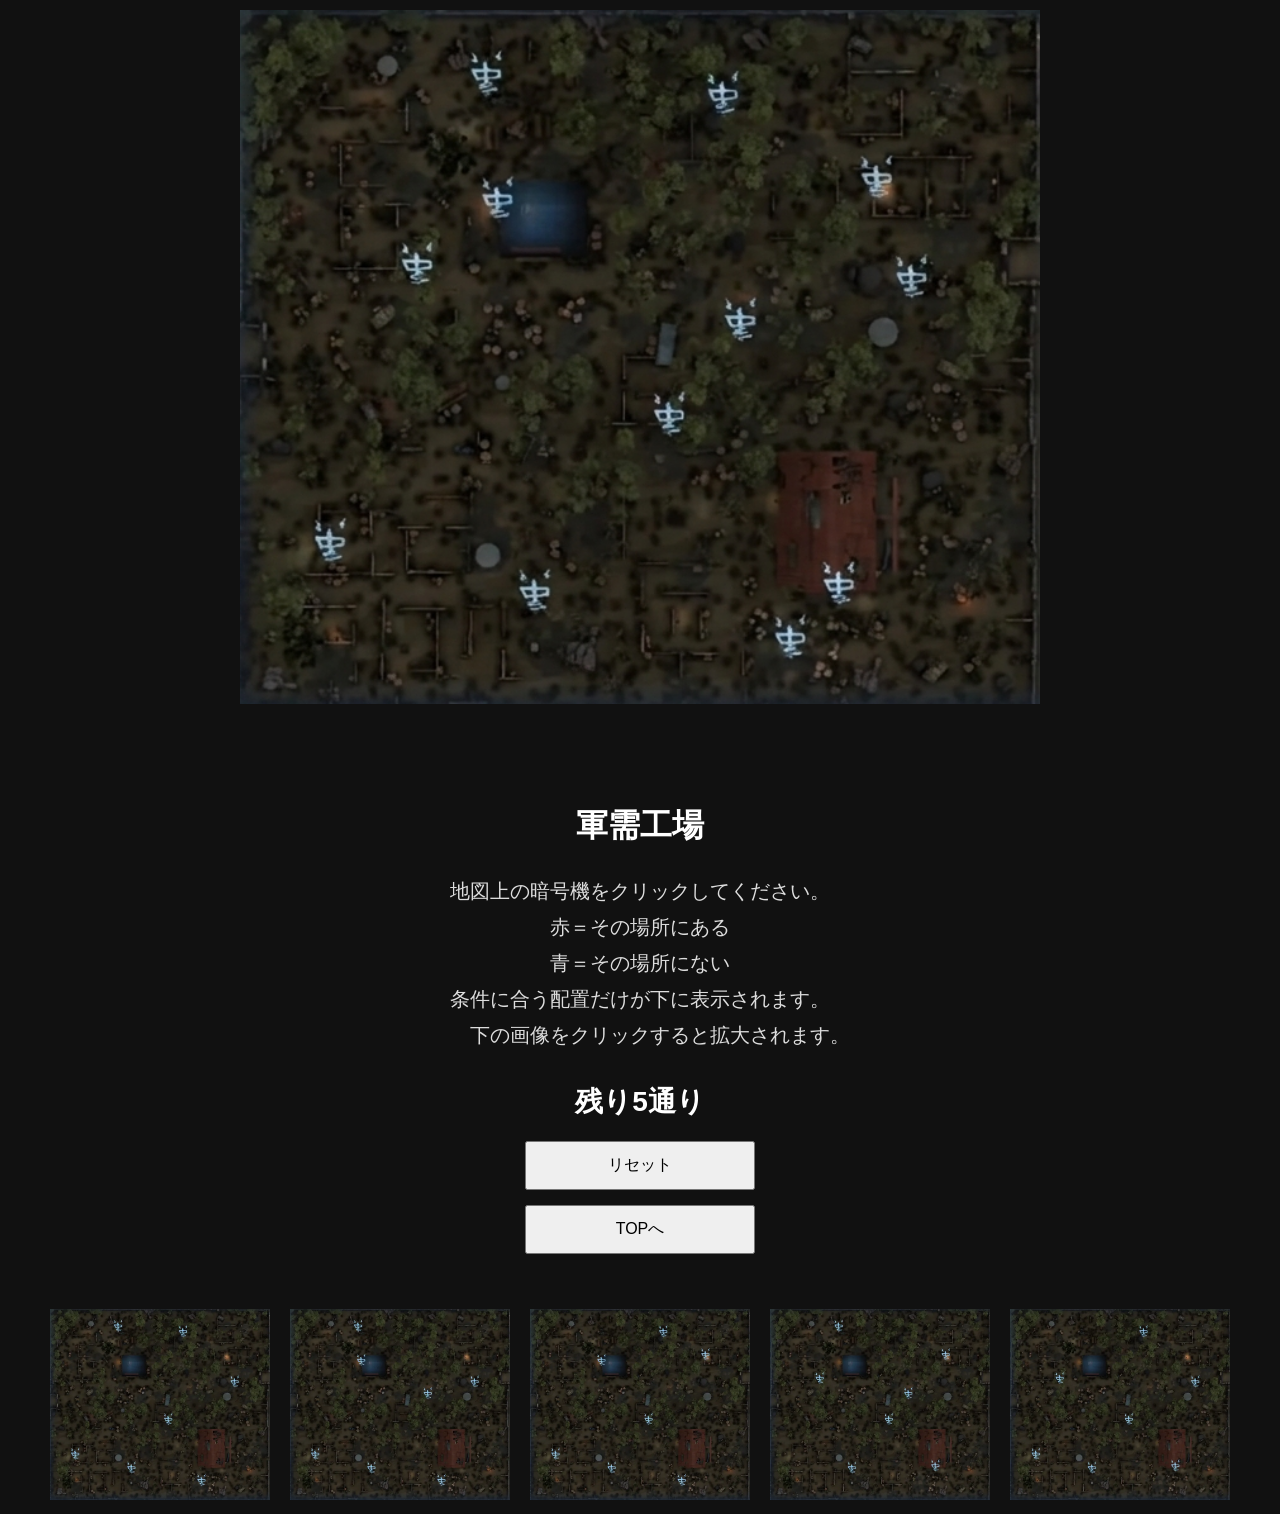
==== ArmsFactory/index.html @ 56f56816 "Update index.html" ====
<!DOCTYPE html>
<html lang="ja">
<head>
<meta charset="UTF-8">
<title>第五人格解読機配置</title>
<link rel="stylesheet" href="../style.css">
</head>

<body>

<div id="mainWrapper">

<div id="map">
    <img src="ArmsFactory.png">

    <div class="antenna" style="top:67.7249984741211px; left:244.79999542236328px" data-id="A"></div>
    <div class="antenna" style="top:194.7249984741211px; left:256.7999954223633px" data-id="B"></div>
    <div class="antenna" style="top:259.7249984741211px; left:176.79999542236328px" data-id="C"></div>
    <div class="antenna" style="top:88.7249984741211px; left:480.7999954223633px" data-id="D"></div>
    <div class="antenna" style="top:171.7249984741211px; left:635.7999954223633px" data-id="E"></div>
    <div class="antenna" style="top:271.7249984741211px; left:670.7999954223633px" data-id="F"></div>
    <div class="antenna" style="top:315.7249984741211px; left:499.7999954223633px" data-id="G"></div>
    <div class="antenna" style="top:409.7249984741211px; left:427.7999954223633px" data-id="H"></div>
    <div class="antenna" style="top:535.7250003814697px; left:88.79999542236328px" data-id="I"></div>
    <div class="antenna" style="top:584.7250003814697px; left:293.7999954223633px" data-id="J"></div>
    <div class="antenna" style="top:633.7250003814697px; left:549.7999954223633px" data-id="K"></div>
    <div class="antenna" style="top:579.7250003814697px; left:596.7999954223633px" data-id="L"></div>
</div>

<div id="sidePanel">

<h1>軍需工場</h1>

 <div id="description">
        地図上の暗号機をクリックしてください。<br>
        赤＝その場所にある<br>
        青＝その場所にない<br>
        条件に合う配置だけが下に表示されます。<br>
	　　下の画像をクリックすると拡大されます。
    </div>

        <h2 id="count">残り5通り</h2>
        <button id="resetBtn">リセット</button>
        <button onclick="location.href='../index.html'">TOPへ</button>
    </div>
</div>

<div id="result"></div>

<div id="choiceMenu">
<button id="chooseYes">あり</button>
<button id="chooseNo">なし</button>
</div>

<!-- 画像拡大用モーダル -->
<div id="modal">
    <span id="closeBtn">×</span>
    <img id="modalImg">
</div>

<script>

const patterns = [
 { name:"1.png", antennas:["A","D","F","H","I","J","K"] },
 { name:"2.png", antennas:["A","B","F","G","I","J","K"] },
 { name:"3.png", antennas:["B","D","E","H","I","J","K"] },
 { name:"4.png", antennas:["A","C","E","G","H","J","L"] },
 { name:"5.png", antennas:["C","D","F","H","I","J","L"] }
];

</script>

<script src="../script.js"></script>

</body>
</html>
---- style.css ----
/* ======================
   基本設定
====================== */

body{
    background:#111;
    color:white;
    font-family:sans-serif;
    margin:0;
}
/* ======================
   地図（完全中央）
====================== */

#map{
    position:relative;
    width:800px;
    flex-shrink:0;
}

#map img{
    width:100%;
    display:block;
}

/* ======================
   アンテナ
====================== */

.antenna{
    position:absolute;
    width:35px;
    height:35px;
    border-radius:50%;
    background:transparent;
    cursor:pointer;
    transition:0.2s;
    transform:translate(-50%, -50%);
}

.antenna.active{
    background:red;
}

.antenna.absent{
    background:rgba(0,150,255,0.9);
}

/* ======================
   結果エリア
====================== */

#result{
    text-align:center;
    margin-top:30px;
}

#result img{
    width:220px;
    margin:10px;
    cursor:pointer;
}

/* ======================
   ボタン
====================== */

button{
    padding:8px 20px;
    margin:15px;
    font-size:16px;
    cursor:pointer;
}

/* ======================
   右側パネル（固定）
====================== */

#sidePanel{
    width:420px;
    text-align:center;
    flex-shrink:0;
}

#description{
    font-size:20px;
    line-height:1.8;
    margin-bottom:30px;
    color:#ddd;
}

#count{
    font-size:28px;
    margin-bottom:20px;
}

/* ======================
   モーダル
====================== */

#modal{
    display:none;
    position:fixed;
    inset:0;
    background:rgba(0,0,0,0.85);
    justify-content:center;
    align-items:center;
    z-index:1000;
}

#modal img{
    max-width:90%;
    max-height:90%;
}

#closeBtn{
    position:absolute;
    top:20px;
    right:20px;
    width:80px;
    height:80px;
    display:flex;
    justify-content:center;
    align-items:center;
    font-size:40px;
    color:white;
    cursor:pointer;
    background:rgba(0,0,0,0.3);
    border-radius:50%;
}

#sidePanel h1{
    margin:0 0 25px 0;
    text-align:center;
}

#mainWrapper{
    display:flex;
    justify-content:center;
    align-items:flex-start;
    gap:60px;
    margin-top:10px;
    width:100%;
}

@media (max-width:1300px){
    #mainWrapper{
        flex-direction:column;
        align-items:center;
    }

    #sidePanel{
        margin-top:40px;
    }
}

.homeContainer{
    display:flex;
    justify-content:center;
    gap:60px;
    margin-top:60px;
    flex-wrap:wrap;
}

/* ======================
   トップページ 新デザイン
====================== */

.container{
    display:grid;
    grid-template-columns:repeat(5, 1fr);
    gap:40px;
    max-width:1400px;
    margin:20px auto;
}

.mapItem{
    text-decoration:none;
    color:white;
    text-align:center;
    transition:0.3s;
}

.mapItem img{
    width:100%;
    aspect-ratio:1 / 1;   /* 正方形 */
    object-fit:cover;     /* はみ出しカット */
    object-position:center; /* 常に中央 */
    border-radius:20px;
    display:block;
    box-shadow:0 10px 30px rgba(0,0,0,0.6);
    transition:0.3s;
}

.mapTitle{
    margin-top:15px;
    font-size:22px;
    font-weight:bold;
}

.mapItem:hover img{
    transform:scale(1.05);
}

.pageTitle{
    text-align:center;
    font-size:28px;
    margin:20px 0 30px 0;  /* 上下の余白を小さく */
    letter-spacing:2px;
}

.homePage{
    min-height:100vh;
    display:flex;
    flex-direction:column;
    justify-content:center;
}

.homeBtn{
    background:#444;
    color:white;
}

.homeBtn:hover{
    background:#666;
}

.homePage .container{
    margin:0 auto;
}

.homePage .pageTitle{
    margin:0 0 30px 0;
}

#sidePanel button{
    display:block;
    width:230px;
    padding:12px 0;   /* 左右paddingなしにすると綺麗 */
    margin:15px auto;
}

#choiceMenu{
position:absolute;
background:white;
border:2px solid black;
padding:5px;
display:none;
z-index:1000;
}

#choiceMenu button{
    display:inline-block;
    padding:5px 10px;
    margin:2px;
}
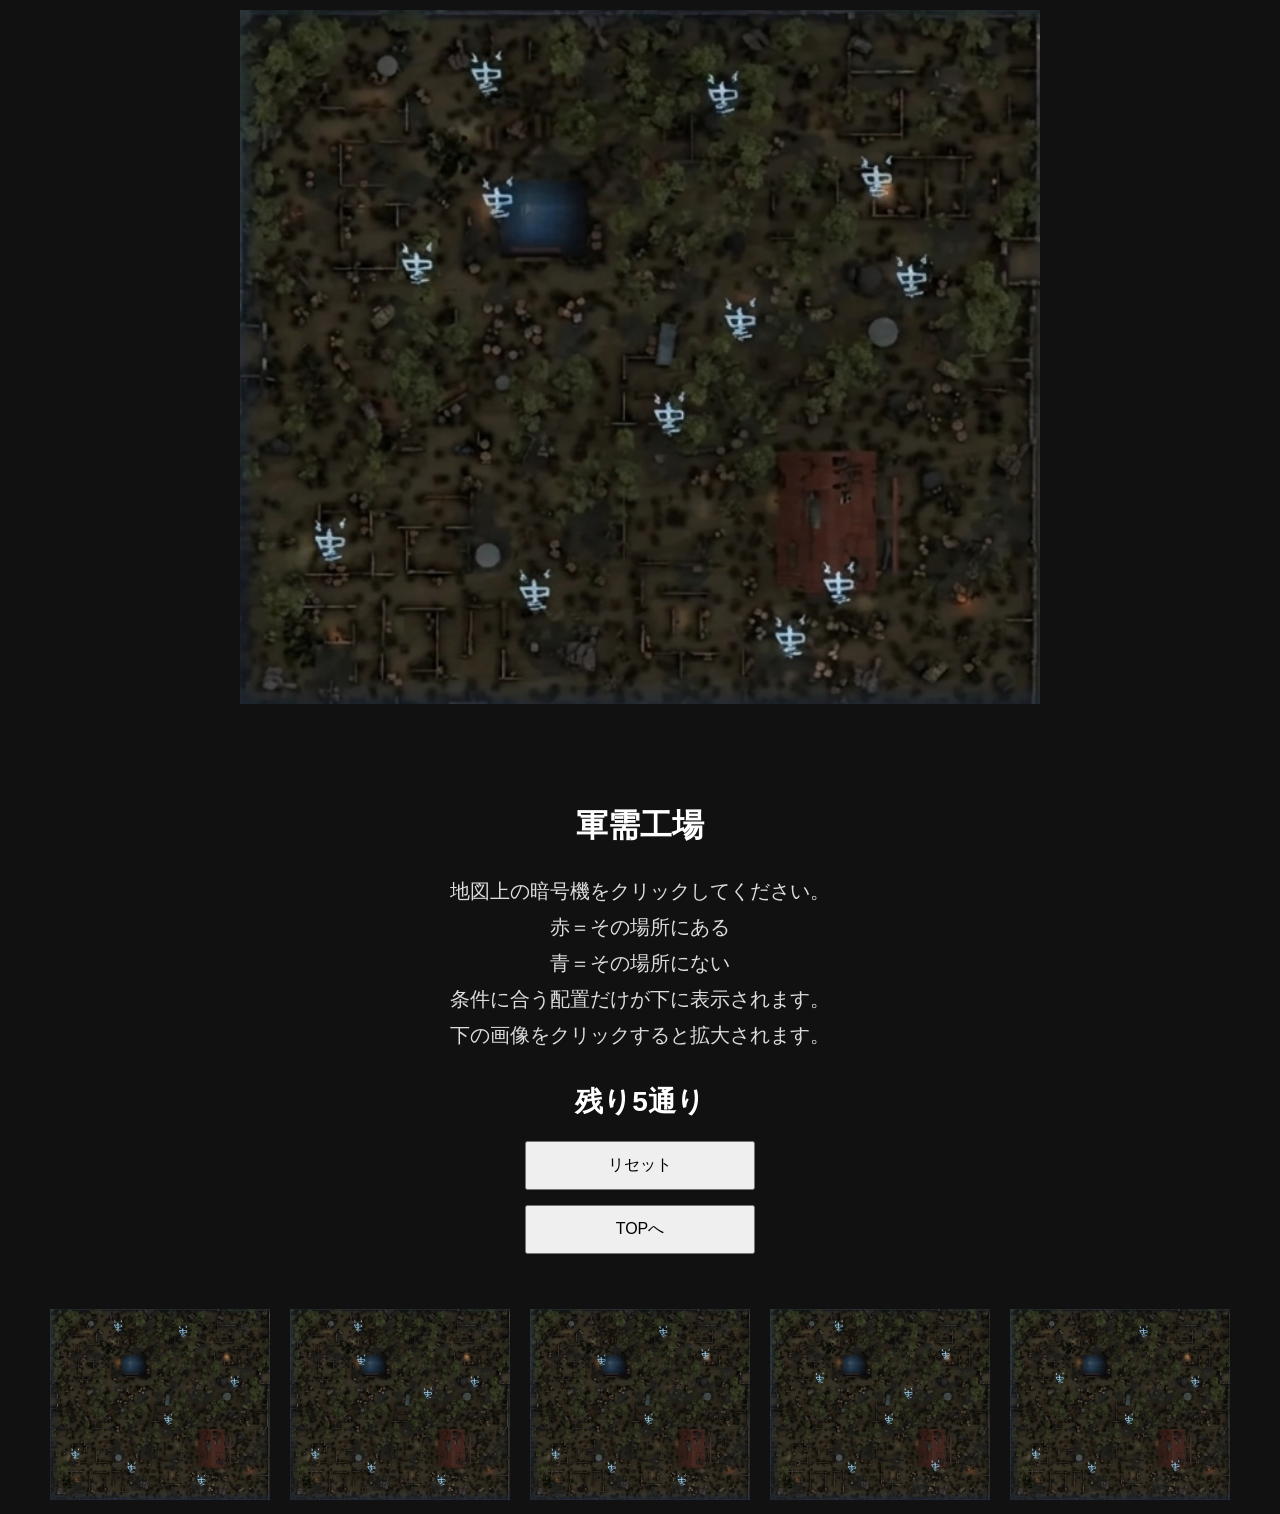
==== commit bf007727: "Update index.html" ====
--- a/ArmsFactory/index.html
+++ b/ArmsFactory/index.html
@@ -36,7 +36,7 @@
         赤＝その場所にある<br>
         青＝その場所にない<br>
         条件に合う配置だけが下に表示されます。<br>
-	　　下の画像をクリックすると拡大されます。
+	下の画像をクリックすると拡大されます。
     </div>
 
         <h2 id="count">残り5通り</h2>
@@ -76,3 +76,4 @@
 </html>
 
 
+
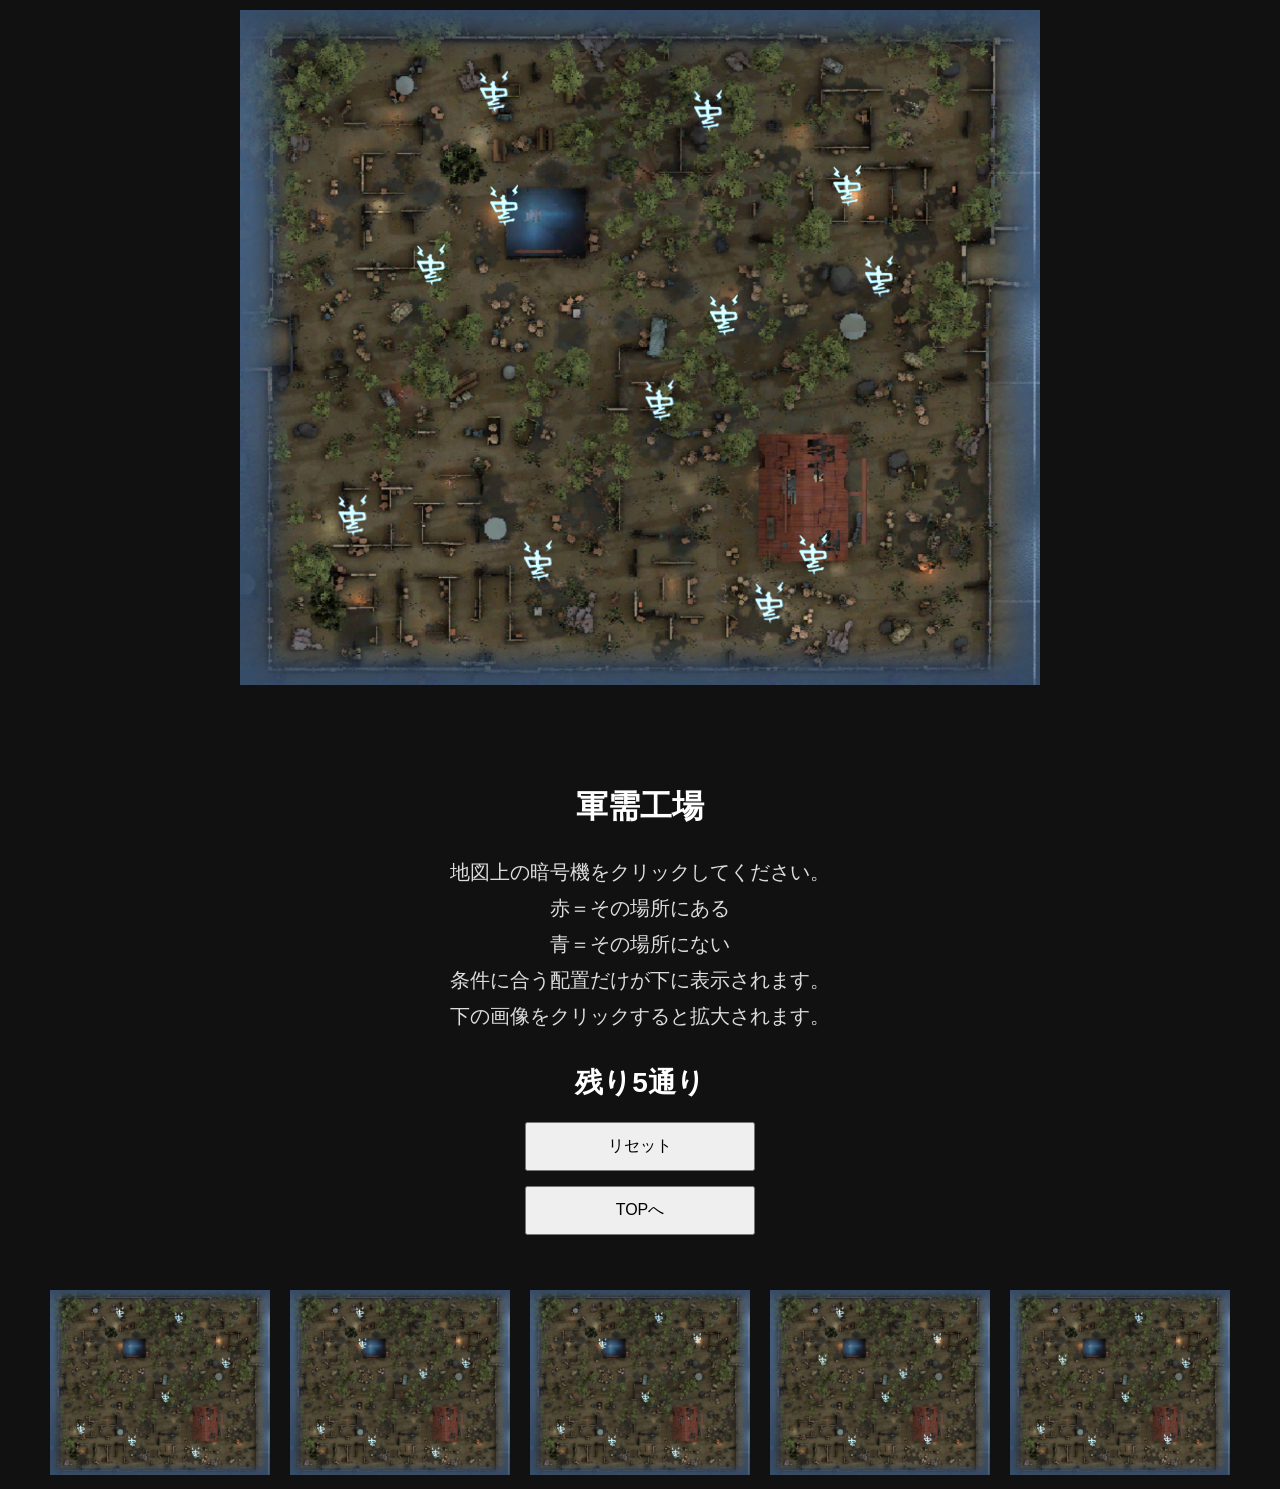
==== commit d11e383a: "Add files via upload" ====
--- a/ArmsFactory/index.html
+++ b/ArmsFactory/index.html
@@ -73,7 +73,4 @@
 <script src="../script.js"></script>
 
 </body>
-</html>
-
-
-
+</html>
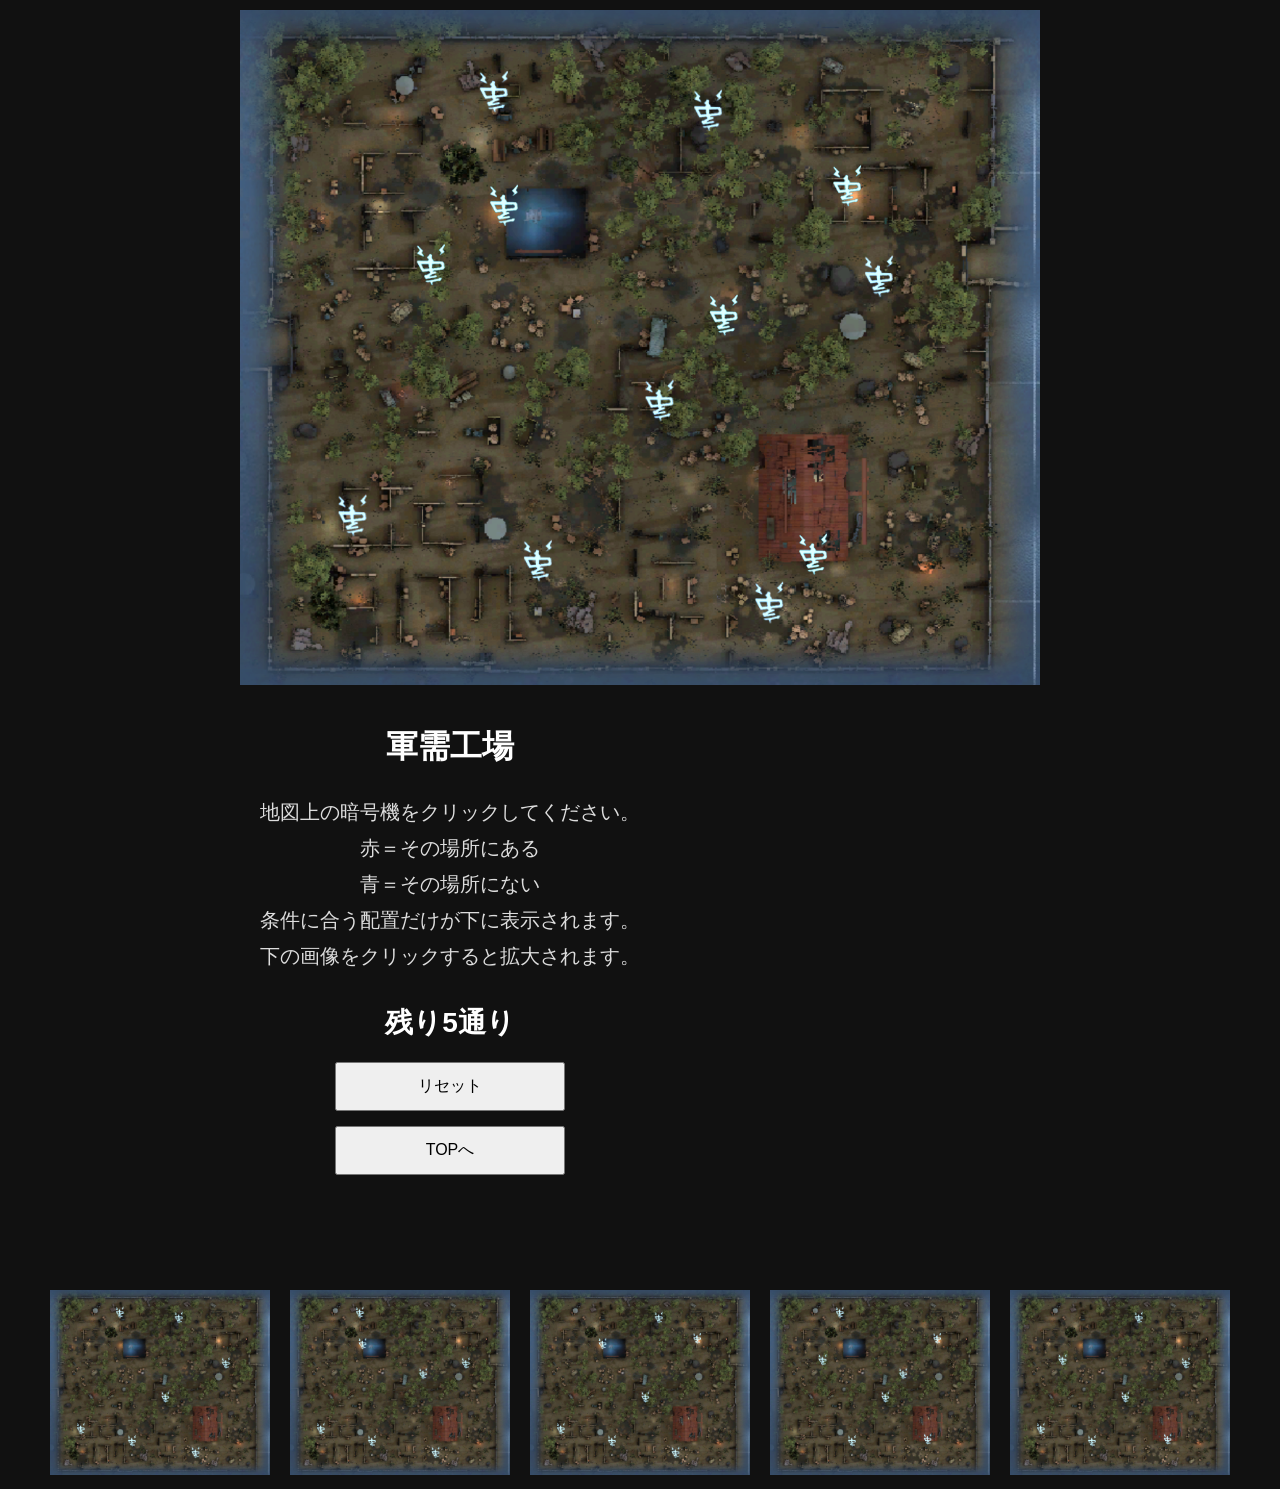
==== commit 79942a8e: "Update index.html" ====
--- a/ArmsFactory/index.html
+++ b/ArmsFactory/index.html
@@ -13,19 +13,6 @@
 <div id="map">
     <img src="ArmsFactory.png">
 
-    <div class="antenna" style="top:67.7249984741211px; left:244.79999542236328px" data-id="A"></div>
-    <div class="antenna" style="top:194.7249984741211px; left:256.7999954223633px" data-id="B"></div>
-    <div class="antenna" style="top:259.7249984741211px; left:176.79999542236328px" data-id="C"></div>
-    <div class="antenna" style="top:88.7249984741211px; left:480.7999954223633px" data-id="D"></div>
-    <div class="antenna" style="top:171.7249984741211px; left:635.7999954223633px" data-id="E"></div>
-    <div class="antenna" style="top:271.7249984741211px; left:670.7999954223633px" data-id="F"></div>
-    <div class="antenna" style="top:315.7249984741211px; left:499.7999954223633px" data-id="G"></div>
-    <div class="antenna" style="top:409.7249984741211px; left:427.7999954223633px" data-id="H"></div>
-    <div class="antenna" style="top:535.7250003814697px; left:88.79999542236328px" data-id="I"></div>
-    <div class="antenna" style="top:584.7250003814697px; left:293.7999954223633px" data-id="J"></div>
-    <div class="antenna" style="top:633.7250003814697px; left:549.7999954223633px" data-id="K"></div>
-    <div class="antenna" style="top:579.7250003814697px; left:596.7999954223633px" data-id="L"></div>
-</div>
 
 <div id="sidePanel">
 
@@ -73,4 +60,5 @@
 <script src="../script.js"></script>
 
 </body>
-</html>+
+</html>
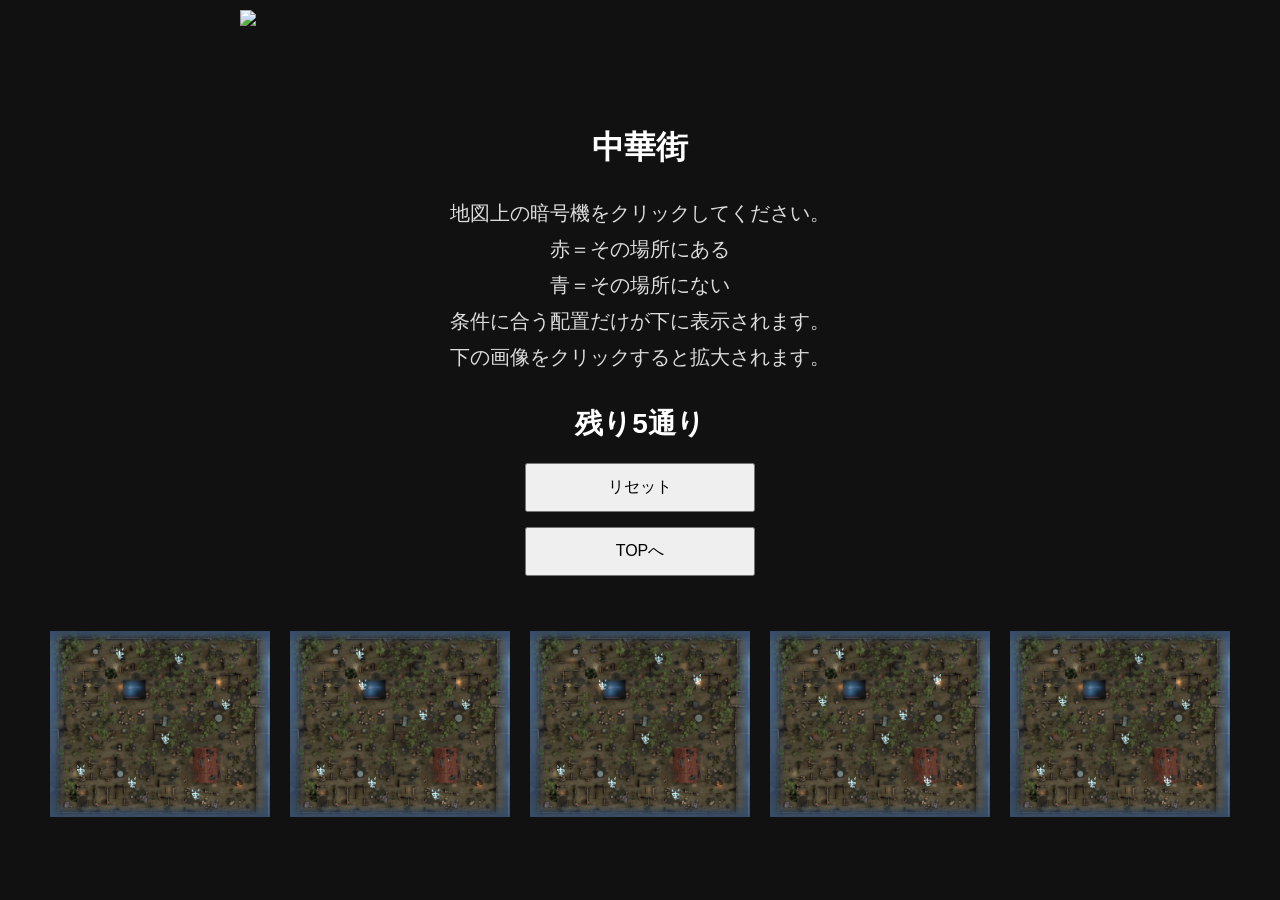
==== commit a2a3a0c4: "Update index.html" ====
--- a/ArmsFactory/index.html
+++ b/ArmsFactory/index.html
@@ -11,12 +11,25 @@
 <div id="mainWrapper">
 
 <div id="map">
-    <img src="ArmsFactory.png">
+    <img src="ChinaTown.png">
 
+    <div class="antenna" style="top:146.63999938964844px; left:619.1999816894531px" data-id="A"></div>
+    <div class="antenna" style="top:333.6399841308594px; left:651.3199768066406px" data-id="B"></div>
+    <div class="antenna" style="top:500.6399841308594px; left:655.3199768066406px" data-id="C"></div>
+    <div class="antenna" style="top:581.6400146484375px; left:524.1999816894531px" data-id="D"></div>
+    <div class="antenna" style="top:193.63999938964844px; left:451.1600036621094px" data-id="E"></div>
+    <div class="antenna" style="top:374.6399841308594px; left:418.1600036621094px" data-id="F"></div>
+    <div class="antenna" style="top:412.36000061035156px; left:296.7200012207031px" data-id="G"></div>
+    <div class="antenna" style="top:486.8000183105469px; left:268.933349609375px" data-id="H"></div>
+    <div class="antenna" style="top:128px; left:204.40000915527344px" data-id="I"></div>
+    <div class="antenna" style="top:201px; left:240.72000122070312px" data-id="J"></div>
+    <div class="antenna" style="top:317.3199996948242px; left:69.4399995803833px" data-id="K"></div>
+    <div class="antenna" style="top:472.20001220703125px; left:101.86666870117188px" data-id="L"></div>
+</div>
 
 <div id="sidePanel">
 
-<h1>軍需工場</h1>
+<h1>中華街</h1>
 
  <div id="description">
         地図上の暗号機をクリックしてください。<br>
@@ -48,11 +61,11 @@
 <script>
 
 const patterns = [
- { name:"1.png", antennas:["A","D","F","H","I","J","K"] },
- { name:"2.png", antennas:["A","B","F","G","I","J","K"] },
- { name:"3.png", antennas:["B","D","E","H","I","J","K"] },
- { name:"4.png", antennas:["A","C","E","G","H","J","L"] },
- { name:"5.png", antennas:["C","D","F","H","I","J","L"] }
+ { name:"1.png", antennas:["A","B","C","F","H","J","L"] },
+ { name:"2.png", antennas:["B","C","D","E","G","I","L"] },
+ { name:"3.png", antennas:["A","B","D","E","G","J","L"] },
+ { name:"4.png", antennas:["A","B","C","D","G","I","L"] },
+ { name:"5.png", antennas:["B","C","E","G","I","K","L"] }
 ];
 
 </script>
@@ -60,5 +73,4 @@
 <script src="../script.js"></script>
 
 </body>
-
 </html>
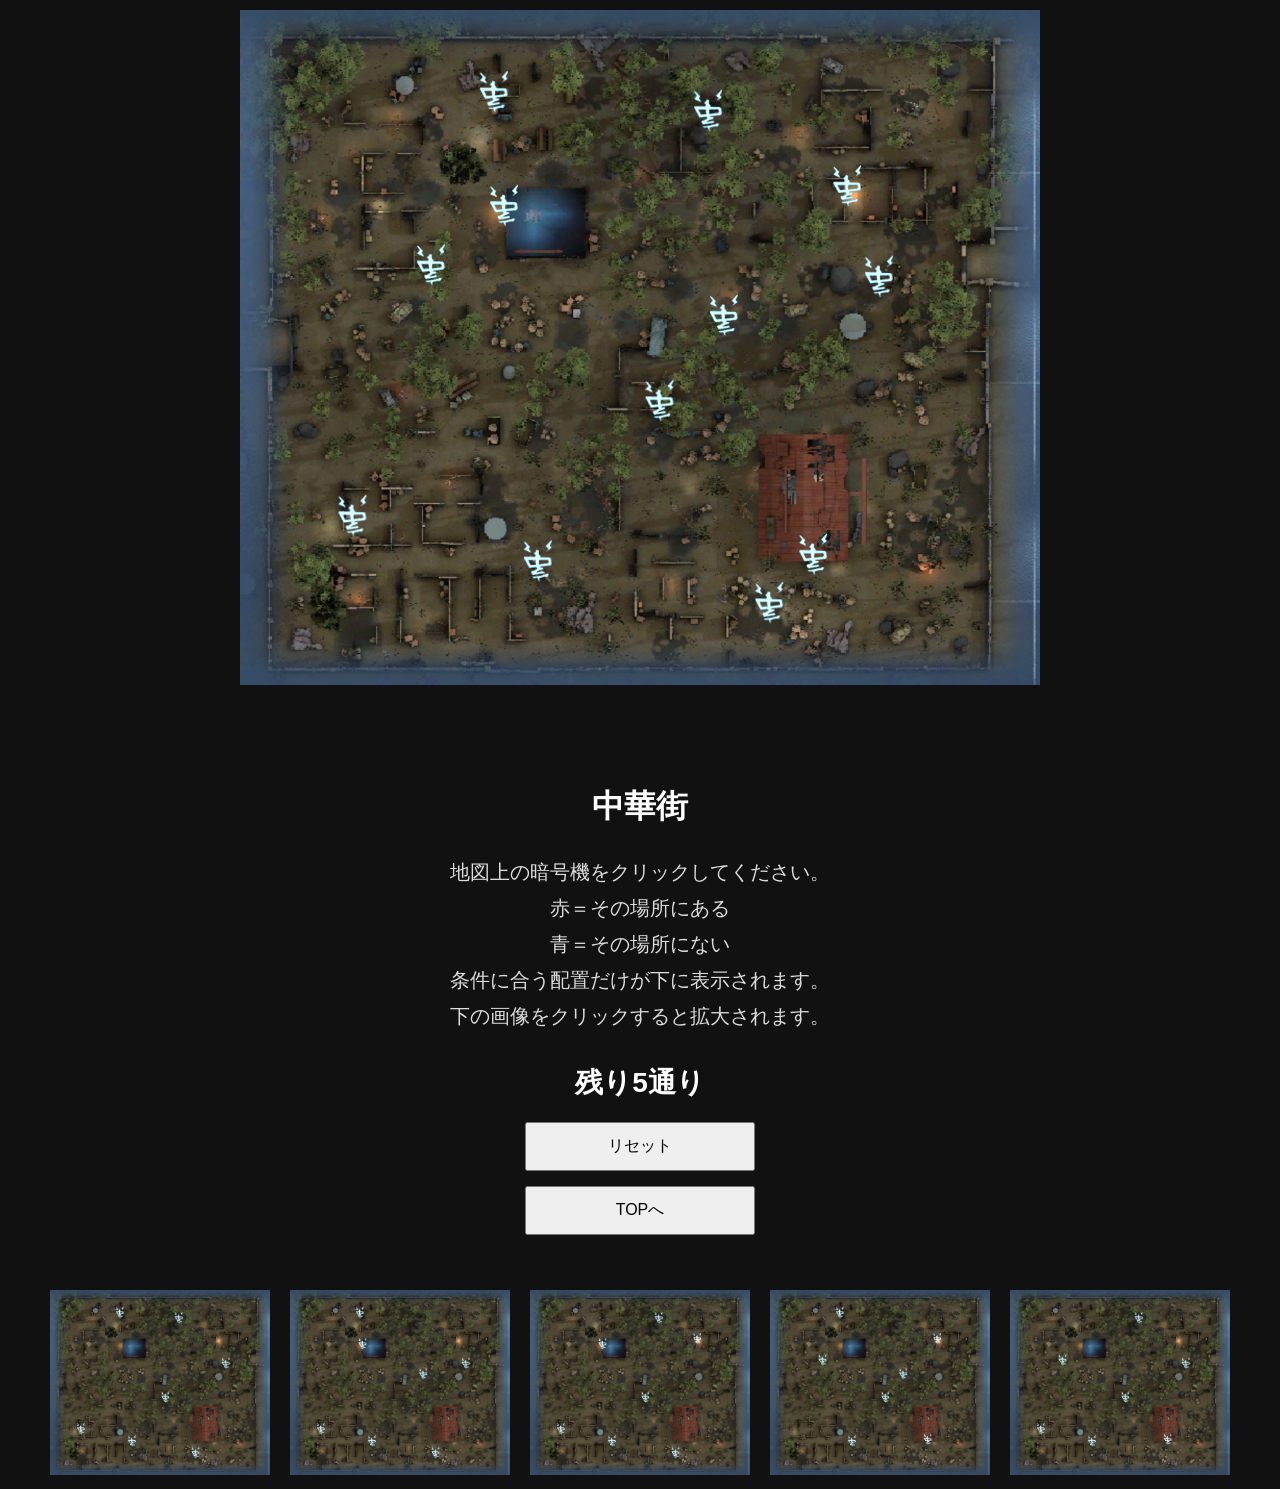
==== commit 3303c211: "Update index.html" ====
--- a/ArmsFactory/index.html
+++ b/ArmsFactory/index.html
@@ -11,7 +11,7 @@
 <div id="mainWrapper">
 
 <div id="map">
-    <img src="ChinaTown.png">
+    <img src="ArmsFactory.png">
 
     <div class="antenna" style="top:146.63999938964844px; left:619.1999816894531px" data-id="A"></div>
     <div class="antenna" style="top:333.6399841308594px; left:651.3199768066406px" data-id="B"></div>
@@ -74,3 +74,4 @@
 
 </body>
 </html>
+
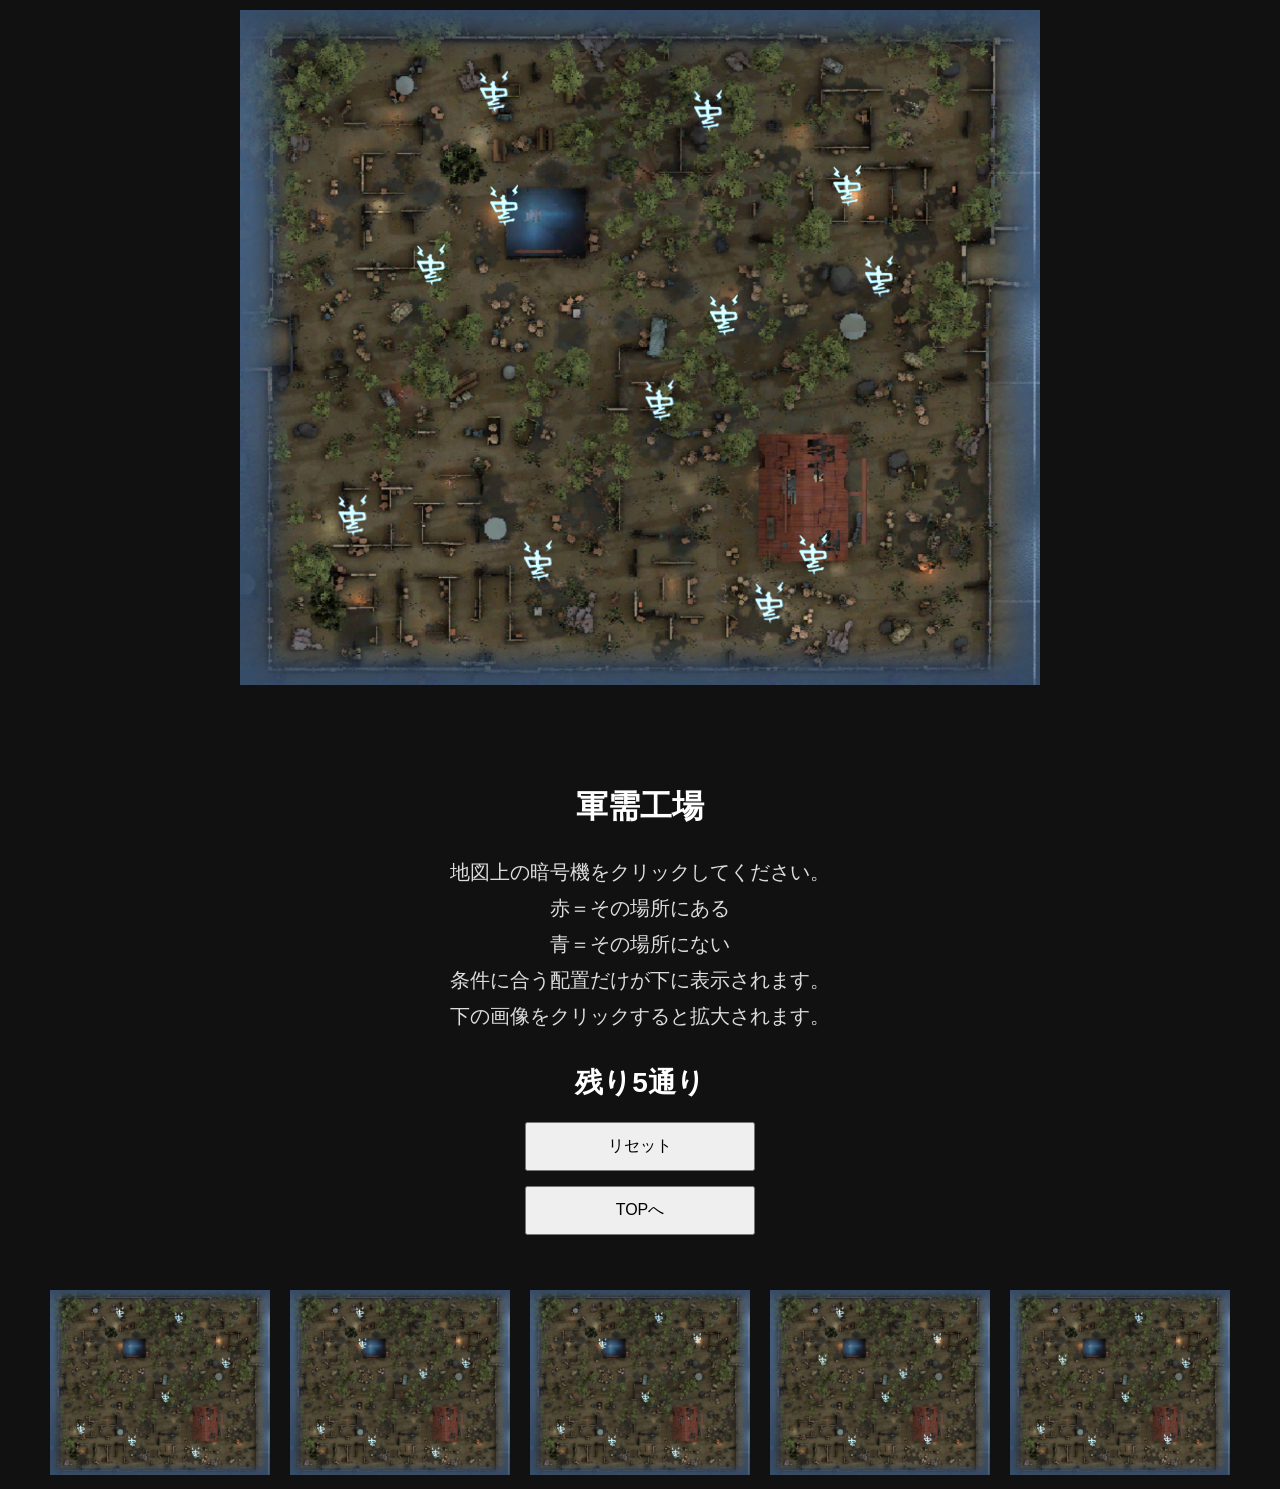
==== commit 2f9e3d99: "Update index.html" ====
--- a/ArmsFactory/index.html
+++ b/ArmsFactory/index.html
@@ -13,23 +13,23 @@
 <div id="map">
     <img src="ArmsFactory.png">
 
-    <div class="antenna" style="top:146.63999938964844px; left:619.1999816894531px" data-id="A"></div>
-    <div class="antenna" style="top:333.6399841308594px; left:651.3199768066406px" data-id="B"></div>
-    <div class="antenna" style="top:500.6399841308594px; left:655.3199768066406px" data-id="C"></div>
-    <div class="antenna" style="top:581.6400146484375px; left:524.1999816894531px" data-id="D"></div>
-    <div class="antenna" style="top:193.63999938964844px; left:451.1600036621094px" data-id="E"></div>
-    <div class="antenna" style="top:374.6399841308594px; left:418.1600036621094px" data-id="F"></div>
-    <div class="antenna" style="top:412.36000061035156px; left:296.7200012207031px" data-id="G"></div>
-    <div class="antenna" style="top:486.8000183105469px; left:268.933349609375px" data-id="H"></div>
-    <div class="antenna" style="top:128px; left:204.40000915527344px" data-id="I"></div>
-    <div class="antenna" style="top:201px; left:240.72000122070312px" data-id="J"></div>
-    <div class="antenna" style="top:317.3199996948242px; left:69.4399995803833px" data-id="K"></div>
-    <div class="antenna" style="top:472.20001220703125px; left:101.86666870117188px" data-id="L"></div>
+    <div class="antenna" style="top:88px; left:252.79999542236328px" data-id="A"></div>
+    <div class="antenna" style="top:203px; left:264.7999954223633px" data-id="B"></div>
+    <div class="antenna" style="top:260px; left:190.79999542236328px" data-id="C"></div>
+    <div class="antenna" style="top:107px; left:467.7999954223633px" data-id="D"></div>
+    <div class="antenna" style="top:182px; left:606.7999954223633px" data-id="E"></div>
+    <div class="antenna" style="top:271px; left:637.7999954223633px" data-id="F"></div>
+    <div class="antenna" style="top:311px; left:483.7999954223633px" data-id="G"></div>
+    <div class="antenna" style="top:396px; left:418.7999954223633px" data-id="H"></div>
+    <div class="antenna" style="top:511px; left:111.79999542236328px" data-id="I"></div>
+    <div class="antenna" style="top:558px; left:296.7999954223633px" data-id="J"></div>
+    <div class="antenna" style="top:550px; left:572.7999954223633px" data-id="K"></div>
+    <div class="antenna" style="top:599px; left:529.7999954223633px" data-id="L"></div>
 </div>
 
 <div id="sidePanel">
 
-<h1>中華街</h1>
+<h1>軍需工場</h1>
 
  <div id="description">
         地図上の暗号機をクリックしてください。<br>
@@ -61,11 +61,11 @@
 <script>
 
 const patterns = [
- { name:"1.png", antennas:["A","B","C","F","H","J","L"] },
- { name:"2.png", antennas:["B","C","D","E","G","I","L"] },
- { name:"3.png", antennas:["A","B","D","E","G","J","L"] },
- { name:"4.png", antennas:["A","B","C","D","G","I","L"] },
- { name:"5.png", antennas:["B","C","E","G","I","K","L"] }
+ { name:"1.png", antennas:["A","D","F","H","I","J","K"] },
+ { name:"2.png", antennas:["A","B","F","G","I","J","K"] },
+ { name:"3.png", antennas:["B","D","E","H","I","J","K"] },
+ { name:"4.png", antennas:["A","C","E","G","H","J","L"] },
+ { name:"5.png", antennas:["C","D","F","H","I","J","L"] }
 ];
 
 </script>
@@ -74,4 +74,3 @@
 
 </body>
 </html>
-
